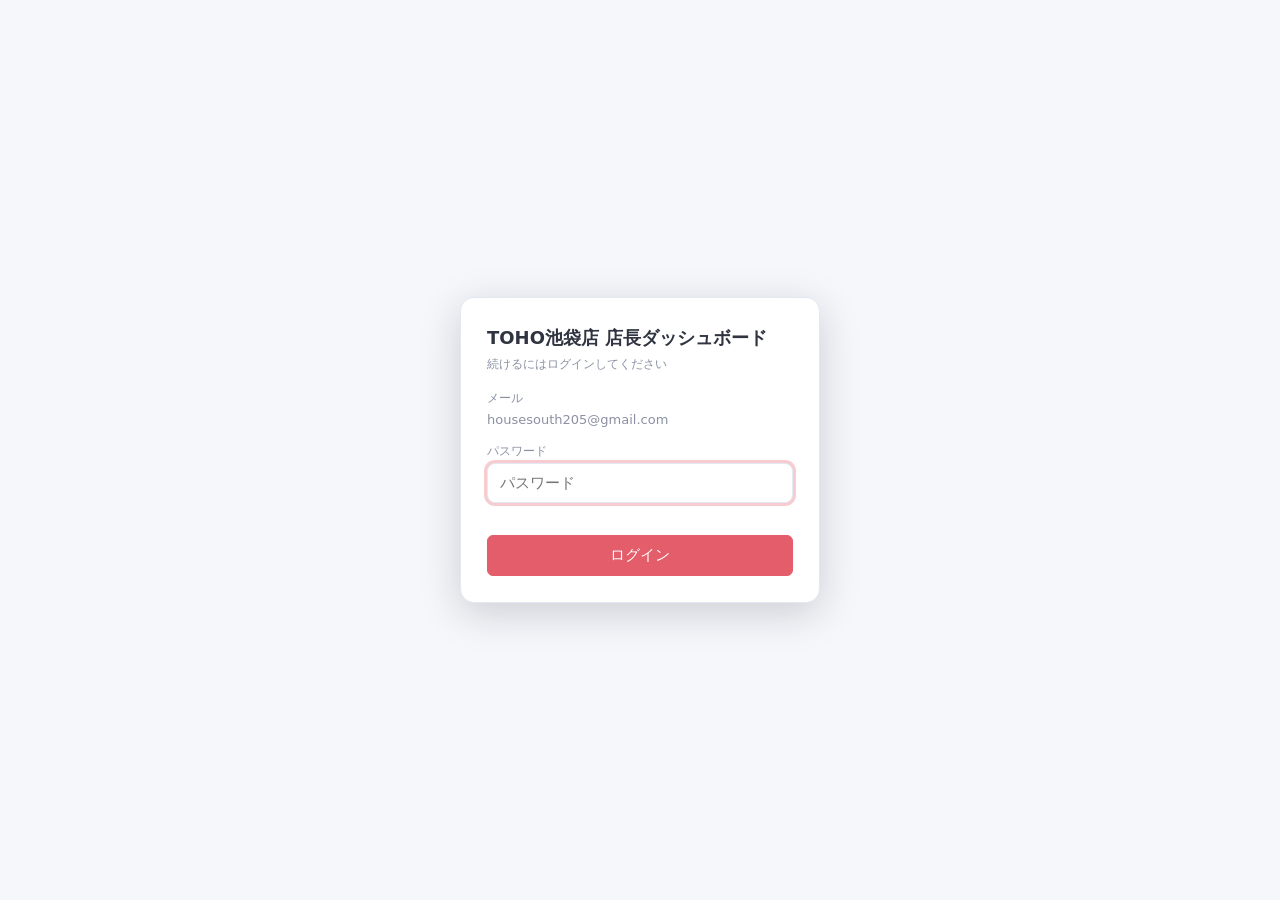
==== index.html @ ea785876 "店長ダッシュボード 初回公開 パチンコ・パチスロ店の店長向け業務ダッシュボード。 予実管理／設定投入シミュレーター／島図／機種分析／出玉率管理。 素のHTML/CSS/JS + Supabase。デー" ====
<!doctype html>
<html lang="ja">
<head>
  <meta charset="utf-8">
  <meta name="viewport" content="width=device-width, initial-scale=1">
  <title>TOHO池袋店 店長ダッシュボード</title>
  <link rel="preconnect" href="https://ohnhtordgdjzdrhaeukz.supabase.co" crossorigin>
  <link rel="stylesheet" href="assets/css/theme.css">
  <link rel="stylesheet" href="assets/css/base.css">
  <link rel="stylesheet" href="assets/css/components.css">
  <link rel="stylesheet" href="assets/css/print.css">
</head>
<body>
  <div id="app">
    <header class="appbar">
      <div class="brand">TOHO池袋店 <b>店長ダッシュボード</b></div>
      <div class="spacer"></div>
      <div class="field">
        <span>年度</span>
        <select id="fySelect"></select>
      </div>
      <div id="saveState" class="savestate">—</div>
    </header>
    <nav class="tabs" id="tabs"></nav>
    <main id="view"></main>
  </div>
  <div id="toasts"></div>
  <div id="printArea"></div>
  <script type="module" src="src/main.js"></script>
</body>
</html>
---- assets/css/theme.css ----
:root {
  /* 白ベース＋パステル */
  --bg: #f5f7fb;
  --panel: #ffffff;
  --panel-2: #eef2fa;
  --panel-3: #f7f9fd;
  --line: #e3e8f2;
  --fg: #2f3440;
  --fg-dim: #8a91a3;

  /* アクセント（やわらかい赤＋パステル各色） */
  --accent: #e35d6a;
  --accent-hi: #ef7480;
  --accent-dim: #f6ccd1;
  --ok: #43b483;
  --warn: #e0a52e;
  --bad: #e35d6a;
  --blue: #6f9fe0;

  --pastel-blue: #dce8fb;
  --pastel-green: #d9f2e6;
  --pastel-yellow: #fbf2d1;
  --pastel-purple: #e9e2f8;
  --pastel-red: #fbe0e3;

  /* ヒート5段階（1pt=淡黄 → 5pt=赤） */
  --heat-1: #fdf6c2;
  --heat-2: #fce588;
  --heat-3: #f9b234;
  --heat-4: #ef6a1c;
  --heat-5: #d62828;

  --shadow: 0 1px 3px rgba(40, 50, 80, .07), 0 1px 2px rgba(40, 50, 80, .04);
  --shadow-lg: 0 10px 30px rgba(40, 50, 80, .15);

  --radius: 10px;
  --gap: 12px;
  --maxw: 1600px;
  --font: "Segoe UI", "Hiragino Kaku Gothic ProN", "Meiryo", system-ui, sans-serif;
}
---- assets/css/base.css ----
* { box-sizing: border-box; }
html, body { height: 100%; }
body {
  margin: 0;
  background: var(--bg);
  color: var(--fg);
  font-family: var(--font);
  font-size: 14px;
  line-height: 1.5;
}
h1, h2, h3 { margin: 0 0 .4em; font-weight: 600; }
a { color: var(--accent-hi); }
button, input, select { font-family: inherit; font-size: inherit; color: inherit; }

#app { display: flex; flex-direction: column; min-height: 100vh; }

/* ---- header ---- */
.appbar {
  display: flex; align-items: center; gap: var(--gap);
  padding: 10px 18px; background: var(--panel); border-bottom: 1px solid var(--line);
  position: sticky; top: 0; z-index: 20; box-shadow: var(--shadow);
}
.appbar .brand { font-weight: 700; letter-spacing: .02em; }
.appbar .brand b { color: var(--accent); }
.appbar .spacer { flex: 1; }
.appbar .field { display: flex; align-items: center; gap: 6px; color: var(--fg-dim); }
.appbar select {
  background: var(--panel-2); border: 1px solid var(--line);
  border-radius: 6px; padding: 4px 8px;
}
.savestate { font-size: 12px; color: var(--fg-dim); min-width: 68px; text-align: right; }
.savestate.saving { color: var(--warn); }
.savestate.saved { color: var(--ok); }

/* ---- tabs ---- */
.tabs { display: flex; gap: 4px; padding: 6px 16px 0; background: var(--panel); border-bottom: 1px solid var(--line); }
.tab {
  appearance: none; background: transparent; border: none; cursor: pointer;
  color: var(--fg-dim); padding: 9px 16px; border-radius: 8px 8px 0 0;
  border-bottom: 2px solid transparent; font-weight: 500;
}
.tab:hover { color: var(--fg); background: var(--panel-2); }
.tab.active { color: var(--accent); border-bottom-color: var(--accent); background: var(--pastel-red); }

/* ---- main ---- */
main { flex: 1; width: 100%; max-width: var(--maxw); margin: 0 auto; padding: 16px; }
.view-title { display: flex; align-items: baseline; gap: 10px; margin-bottom: 14px; }
.view-title small { color: var(--fg-dim); font-weight: 400; }

.placeholder {
  border: 2px dashed var(--line); border-radius: var(--radius);
  padding: 48px; text-align: center; color: var(--fg-dim); background: var(--panel-3);
}

@media (max-width: 1280px) {
  .stack-md { flex-direction: column !important; }
}
---- assets/css/components.css ----
.card {
  background: var(--panel); border: 1px solid var(--line);
  border-radius: var(--radius); padding: 16px; box-shadow: var(--shadow);
}
.row { display: flex; gap: var(--gap); }
.col { display: flex; flex-direction: column; gap: var(--gap); }
.grow { flex: 1; }

.btn {
  appearance: none; cursor: pointer; border: 1px solid var(--line);
  background: var(--panel-2); color: var(--fg);
  padding: 7px 14px; border-radius: 6px;
}
.btn:hover { border-color: var(--fg-dim); }
.btn.primary { background: var(--accent); border-color: var(--accent); color: #fff; }
.btn.primary:hover { background: var(--accent-hi); border-color: var(--accent-hi); }
.btn.ghost { background: transparent; }
.btn.danger { color: var(--bad); border-color: var(--accent-dim); }
.btn.sm { padding: 4px 9px; font-size: 12px; }

input[type=text], input[type=number], input[type=date], select.inp {
  background: var(--panel-3); border: 1px solid var(--line);
  border-radius: 6px; padding: 6px 8px; width: 100%;
}
input:focus, select:focus { outline: none; border-color: var(--accent); box-shadow: 0 0 0 3px var(--accent-dim); }
/* 数値入力の上下スピナーを非表示 */
input[type=number]::-webkit-inner-spin-button,
input[type=number]::-webkit-outer-spin-button { -webkit-appearance: none; margin: 0; }
input[type=number] { -moz-appearance: textfield; appearance: textfield; }
label.lbl { font-size: 12px; color: var(--fg-dim); display: block; margin-bottom: 3px; }

table.grid { width: 100%; border-collapse: collapse; font-size: 13px; }
table.grid th, table.grid td { border: 1px solid var(--line); padding: 7px 9px; text-align: right; }
table.grid th { background: var(--panel-2); color: var(--fg-dim); font-weight: 600; position: sticky; top: 0; }
table.grid td.txt, table.grid th.txt { text-align: left; }
table.grid tbody tr:nth-child(even) td { background: var(--panel-3); }
table.grid tbody tr:hover td { background: var(--pastel-blue); }

.badge { display: inline-block; padding: 2px 10px; border-radius: 999px; font-size: 12px; font-weight: 600; border: 1px solid transparent; }
.badge.s { color: #3f6bb0; background: var(--pastel-blue); }
.badge.p { color: #c14b58; background: var(--pastel-red); }

/* ---- toast ---- */
#toasts { position: fixed; right: 16px; bottom: 16px; display: flex; flex-direction: column; gap: 8px; z-index: 50; }
.toast {
  background: var(--panel); border: 1px solid var(--line); border-left: 3px solid var(--accent);
  border-radius: 8px; padding: 10px 14px; min-width: 220px; box-shadow: var(--shadow-lg);
}
.toast.ok { border-left-color: var(--ok); }
.toast.err { border-left-color: var(--bad); }

/* ---- modal ---- */
.modal-bg {
  position: fixed; inset: 0; background: #000a; display: flex;
  align-items: center; justify-content: center; z-index: 40; padding: 24px;
}
.modal {
  background: var(--panel); border: 1px solid var(--line); border-radius: var(--radius);
  max-width: 720px; width: 100%; max-height: 88vh; overflow: auto; padding: 20px; box-shadow: var(--shadow-lg);
}
.modal h2 { display: flex; align-items: center; }
.modal .close { margin-left: auto; }

.hint { color: var(--fg-dim); font-size: 12px; }
.mono { font-variant-numeric: tabular-nums; }
---- assets/css/print.css ----
@media print {
  /* #app は min-height:100vh を持つので display:none で丸ごと隠す（空白ページ防止） */
  #app, #toasts { display: none !important; }
  body { background: #fff; }
  #printArea { display: block; }
  #printArea, #printArea * { -webkit-print-color-adjust: exact; print-color-adjust: exact; }
  #printArea h3 { margin: 0 0 6px; font-size: 14px; color: #000; }
  #printArea .page-break { break-before: page; }
  #printArea .floor { break-inside: avoid; }
  #printArea table { width: 100%; border-collapse: collapse; font-size: 11px; color: #000; }
  #printArea th, #printArea td { border: 1px solid #999; padding: 3px 5px; }
}
#printArea { display: none; }
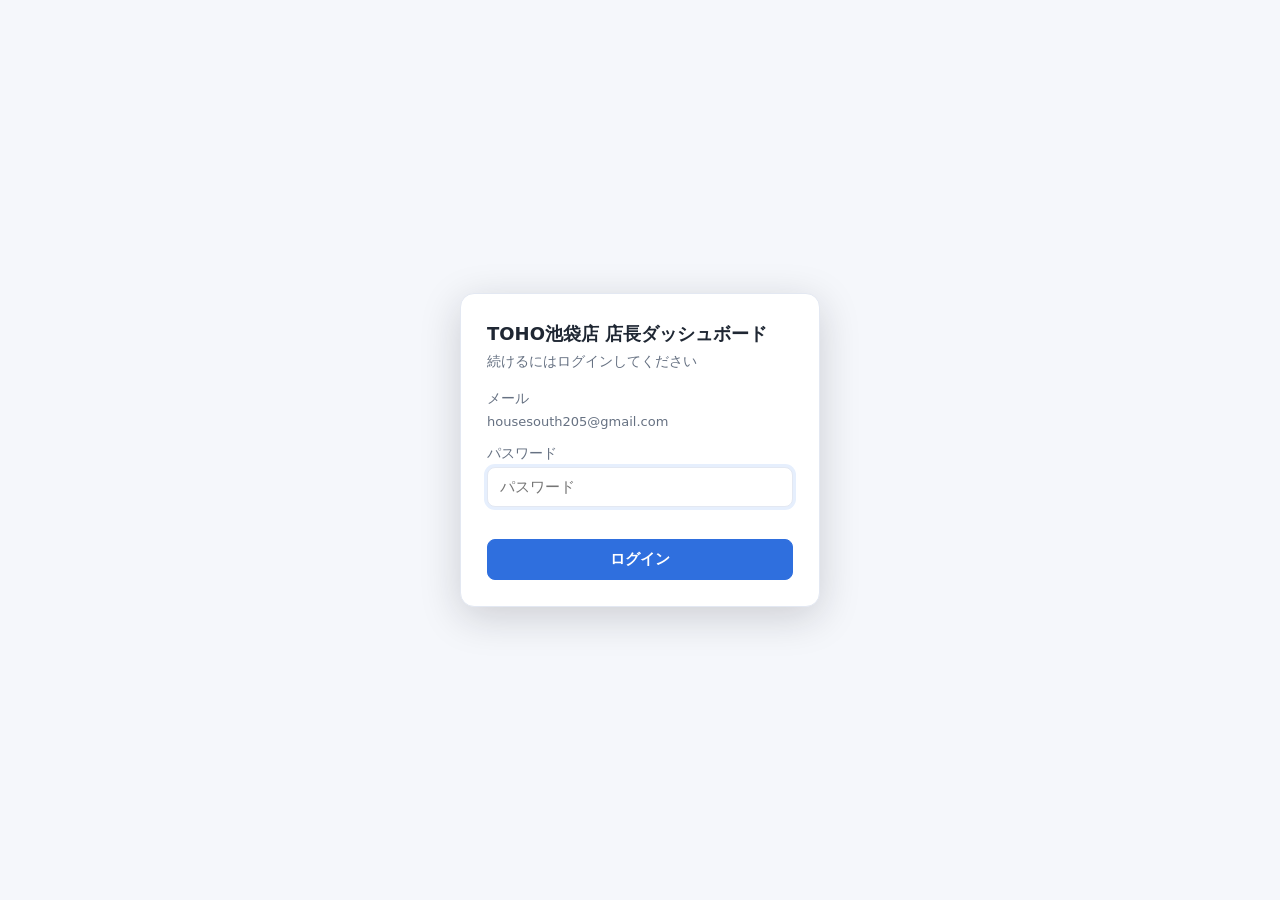
==== commit bda16d2c: "Redesign 予実 on a shared type scale; drop the DQ theme; auto-close import Font sizes were written inl" ====
--- a/index.html
+++ b/index.html
@@ -9,6 +9,8 @@
   <link rel="stylesheet" href="assets/css/base.css">
   <link rel="stylesheet" href="assets/css/components.css">
   <link rel="stylesheet" href="assets/css/print.css">
+  <link rel="stylesheet" href="assets/css/shindai.css">
+  <link rel="stylesheet" href="assets/css/meeting.css">
 </head>
 <body>
   <div id="app">
@@ -27,5 +29,12 @@
   <div id="toasts"></div>
   <div id="printArea"></div>
   <script type="module" src="src/main.js"></script>
+  <script>
+    // 更新が端末のキャッシュに阻まれて届かないのを防ぐ（sw.js がネットワーク優先にする）。
+    // updateViaCache:"none" で sw.js 自身もキャッシュ経由で取らない。
+    if ("serviceWorker" in navigator && location.protocol.startsWith("http")) {
+      addEventListener("load", () => navigator.serviceWorker.register("sw.js", { updateViaCache: "none" }).catch(() => {}));
+    }
+  </script>
 </body>
 </html>
--- a/assets/css/theme.css
+++ b/assets/css/theme.css
@@ -5,14 +5,34 @@
   --panel-2: #eef2fa;
   --panel-3: #f7f9fd;
   --line: #e3e8f2;
-  --fg: #2f3440;
-  --fg-dim: #8a91a3;
+  --fg: #1f2733;
+  /* 補足の文字。以前の #8a91a3 は白地で薄く、小さい字だと読みにくかった */
+  --fg-dim: #667182;
 
-  /* アクセント（やわらかい赤＋パステル各色） */
+  /* 主色（青）。選択中のタブ・主ボタン・入力中の枠はこの色だけを使う */
+  --primary: #2f6fde;
+  --primary-hi: #4a84e8;
+  --primary-bg: #e6effd;
+
+  /* 文字の大きさはこの6つだけを使う（PCで見る前提で大きめ）。
+     画面ごとに px を直書きしていた頃は約20種類あり、タブによって大きさがばらばらだった。
+     例外は島図のマスの中だけ（304台を1画面に収めるため、マスの幅から計算している）。 */
+  --fs-title: 24px;   /* 画面のタイトル */
+  --fs-head: 17px;    /* カード・表の見出し */
+  --fs-body: 16px;    /* 本文・ボタン・入力欄 */
+  --fs-table: 15px;   /* 列の多い表 */
+  --fs-note: 14px;    /* 補足・ラベル */
+  --fs-num: 38px;     /* 要点の数字 */
+  --fs-num-sub: 20px; /* 要点の数字に添える比較（計画比・前年比） */
+
+  /* 赤は「未達・警告・消す操作」だけに使う。選択中や主ボタンに使うと警告と見分けがつかない */
   --accent: #e35d6a;
   --accent-hi: #ef7480;
   --accent-dim: #f6ccd1;
   --ok: #43b483;
+  --ok-fg: #1f7f58; --ok-bg: #e3f5ec;       /* 達成のバッジ（地が淡色のときの文字色） */
+  --warn-fg: #8a6200; --warn-bg: #fbf1d6;
+  --bad-fg: #b3261e; --bad-bg: #fde6e8;
   --warn: #e0a52e;
   --bad: #e35d6a;
   --blue: #6f9fe0;
@@ -29,6 +49,8 @@
   --heat-3: #f9b234;
   --heat-4: #ef6a1c;
   --heat-5: #d62828;
+  --heat-minus: #9fd8ef;  /* マイナス（台粗利の赤字台） */
+  --heat-zero: #ffffff;   /* 0（稼働なし・撤去台） */
 
   --shadow: 0 1px 3px rgba(40, 50, 80, .07), 0 1px 2px rgba(40, 50, 80, .04);
   --shadow-lg: 0 10px 30px rgba(40, 50, 80, .15);
--- a/assets/css/base.css
+++ b/assets/css/base.css
@@ -5,11 +5,15 @@
   background: var(--bg);
   color: var(--fg);
   font-family: var(--font);
-  font-size: 14px;
+  font-size: var(--fs-body);
   line-height: 1.5;
+  /* 金額や率は桁がそろって見えるように、全画面で等幅の数字にする */
+  font-variant-numeric: tabular-nums;
 }
-h1, h2, h3 { margin: 0 0 .4em; font-weight: 600; }
-a { color: var(--accent-hi); }
+h1, h2, h3 { margin: 0 0 .4em; font-weight: 700; }
+h1 { font-size: var(--fs-title); }
+h2, h3 { font-size: var(--fs-head); }
+a { color: var(--primary); }
 button, input, select { font-family: inherit; font-size: inherit; color: inherit; }
 
 #app { display: flex; flex-direction: column; min-height: 100vh; }
@@ -21,31 +25,39 @@
   position: sticky; top: 0; z-index: 20; box-shadow: var(--shadow);
 }
 .appbar .brand { font-weight: 700; letter-spacing: .02em; }
-.appbar .brand b { color: var(--accent); }
+.appbar .brand b { color: var(--primary); }
 .appbar .spacer { flex: 1; }
 .appbar .field { display: flex; align-items: center; gap: 6px; color: var(--fg-dim); }
 .appbar select {
   background: var(--panel-2); border: 1px solid var(--line);
   border-radius: 6px; padding: 4px 8px;
 }
-.savestate { font-size: 12px; color: var(--fg-dim); min-width: 68px; text-align: right; }
+.savestate { font-size: var(--fs-note); color: var(--fg-dim); min-width: 68px; text-align: right; }
 .savestate.saving { color: var(--warn); }
 .savestate.saved { color: var(--ok); }
+.savestate.error { color: var(--bad, #e35d6a); font-weight: 700; }
 
 /* ---- tabs ---- */
-.tabs { display: flex; gap: 4px; padding: 6px 16px 0; background: var(--panel); border-bottom: 1px solid var(--line); }
+.tabs {
+  display: flex; gap: 4px; padding: 6px 16px 0; background: var(--panel); border-bottom: 1px solid var(--line);
+  /* タブは7つ。文字が大きいテーマだと390pxの画面に収まらず、折り返して
+     「予実」が1文字ずつ縦に割れる。折り返さずに横へスクロールさせる。 */
+  overflow-x: auto; scrollbar-width: none;
+}
+.tabs::-webkit-scrollbar { display: none; }
+.tab { flex: 0 0 auto; white-space: nowrap; }
 .tab {
   appearance: none; background: transparent; border: none; cursor: pointer;
   color: var(--fg-dim); padding: 9px 16px; border-radius: 8px 8px 0 0;
-  border-bottom: 2px solid transparent; font-weight: 500;
+  border-bottom: 3px solid transparent; font-weight: 500;
 }
 .tab:hover { color: var(--fg); background: var(--panel-2); }
-.tab.active { color: var(--accent); border-bottom-color: var(--accent); background: var(--pastel-red); }
+.tab.active { color: var(--primary); border-bottom-color: var(--primary); background: var(--primary-bg); font-weight: 700; }
 
 /* ---- main ---- */
 main { flex: 1; width: 100%; max-width: var(--maxw); margin: 0 auto; padding: 16px; }
 .view-title { display: flex; align-items: baseline; gap: 10px; margin-bottom: 14px; }
-.view-title small { color: var(--fg-dim); font-weight: 400; }
+.view-title small { color: var(--fg-dim); font-weight: 400; font-size: var(--fs-note); }
 
 .placeholder {
   border: 2px dashed var(--line); border-radius: var(--radius);
@@ -55,3 +67,15 @@
 @media (max-width: 1280px) {
   .stack-md { flex-direction: column !important; }
 }
+
+/* スマホ幅。見出しの横に説明を並べると、見出しが2〜3文字ごとに縦に割れて
+   「デー/タ取/込」のように読めなくなっていた。見出しは1行に保ち、説明は下へ回す。
+   ヘッダーの「年度」も1文字ずつ縦に割れていたので、選択欄だけを残す（中身に「年度」とある）。 */
+@media (max-width: 700px) {
+  .view-title { flex-wrap: wrap; row-gap: 2px; }
+  .view-title h1 { white-space: nowrap; }
+  .view-title small { flex-basis: 100%; }
+  .appbar { padding: 8px 12px; }
+  .appbar .field > span { display: none; }
+  .appbar .brand { line-height: 1.3; font-size: 13px; }
+}
--- a/assets/css/components.css
+++ b/assets/css/components.css
@@ -8,42 +8,72 @@
 
 .btn {
   appearance: none; cursor: pointer; border: 1px solid var(--line);
-  background: var(--panel-2); color: var(--fg);
-  padding: 7px 14px; border-radius: 6px;
+  background: var(--panel); color: var(--fg);
+  padding: 7px 16px; border-radius: 8px;
 }
 .btn:hover { border-color: var(--fg-dim); }
-.btn.primary { background: var(--accent); border-color: var(--accent); color: #fff; }
-.btn.primary:hover { background: var(--accent-hi); border-color: var(--accent-hi); }
+.btn.primary { background: var(--primary); border-color: var(--primary); color: #fff; font-weight: 700; }
+.btn.primary:hover { background: var(--primary-hi); border-color: var(--primary-hi); }
+/* 選択中（月／年度などの切替）。主ボタンと同じ濃さだと、押す先と今の状態の区別がつかない */
+.btn.on { background: var(--primary-bg); border-color: var(--primary); color: var(--primary); font-weight: 700; }
 .btn.ghost { background: transparent; }
-.btn.danger { color: var(--bad); border-color: var(--accent-dim); }
-.btn.sm { padding: 4px 9px; font-size: 12px; }
+.btn.danger { color: var(--bad-fg); border-color: var(--bad); }
+.btn.sm { padding: 4px 11px; font-size: var(--fs-note); }
 
 input[type=text], input[type=number], input[type=date], select.inp {
   background: var(--panel-3); border: 1px solid var(--line);
   border-radius: 6px; padding: 6px 8px; width: 100%;
 }
-input:focus, select:focus { outline: none; border-color: var(--accent); box-shadow: 0 0 0 3px var(--accent-dim); }
+input:focus, select:focus { outline: none; border-color: var(--primary); box-shadow: 0 0 0 3px var(--primary-bg); }
 /* 数値入力の上下スピナーを非表示 */
 input[type=number]::-webkit-inner-spin-button,
 input[type=number]::-webkit-outer-spin-button { -webkit-appearance: none; margin: 0; }
 input[type=number] { -moz-appearance: textfield; appearance: textfield; }
-label.lbl { font-size: 12px; color: var(--fg-dim); display: block; margin-bottom: 3px; }
-
-table.grid { width: 100%; border-collapse: collapse; font-size: 13px; }
+label.lbl { font-size: var(--fs-note); color: var(--fg-dim); display: block; margin-bottom: 3px; }
+
+table.grid { width: 100%; border-collapse: collapse; font-size: var(--fs-table); }
+table.grid th { font-size: var(--fs-note); }
 table.grid th, table.grid td { border: 1px solid var(--line); padding: 7px 9px; text-align: right; }
 table.grid th { background: var(--panel-2); color: var(--fg-dim); font-weight: 600; position: sticky; top: 0; }
 table.grid td.txt, table.grid th.txt { text-align: left; }
 table.grid tbody tr:nth-child(even) td { background: var(--panel-3); }
 table.grid tbody tr:hover td { background: var(--pastel-blue); }
 
-.badge { display: inline-block; padding: 2px 10px; border-radius: 999px; font-size: 12px; font-weight: 600; border: 1px solid transparent; }
+/* 列の多い表はスマホだと画面幅に収まらない。ページごと横に伸びるとグラフと
+   幅が合わなくなるので、表の中だけ横スクロールさせる。 */
+/* 1文字しか入らない列（日・曜）。table は width:100% なので、指定しないと
+   余った幅が全列に均等に配られ、「日」の1文字だけで100px以上使ってしまう。
+   width:1% と nowrap を組み合わせると中身の幅まで縮む。 */
+table.grid th.col-min, table.grid td.col-min { width: 1%; white-space: nowrap; }
+
+.table-wrap { overflow-x: auto; -webkit-overflow-scrolling: touch; max-width: 100%; }
+/* 狭い画面では表が最小幅まで潰れ、機種名が1文字ずつ折り返されて読めなくなる。
+   本来の幅で組んでから横スクロールさせる（広い画面は今までどおり100%で収める）。 */
+/* スマホの機種分析など、拡大して読む前提の表。余白と見出しを詰めて
+   1行の高さを抑える（既定のままだと行が無駄に高く、1画面に入る台数が減る）。 */
+@media (max-width: 700px) {
+  table.grid.compact th, table.grid.compact td { padding: 3px 5px; }
+  table.grid.compact th { font-size: 12px; }
+}
+
+@media (max-width: 900px) {
+  .table-wrap > table.grid { min-width: max-content; }
+  /* iOSは触るまでスクロールバーが出ないため、右が切れているだけに見えてしまう。
+     常時表示にして「横に動かせる」ことを分かるようにする。 */
+  .table-wrap { scrollbar-width: thin; padding-bottom: 2px; }
+  .table-wrap::-webkit-scrollbar { -webkit-appearance: none; height: 7px; }
+  .table-wrap::-webkit-scrollbar-track { background: var(--panel-2); border-radius: 4px; }
+  .table-wrap::-webkit-scrollbar-thumb { background: var(--fg-dim); border-radius: 4px; }
+}
+
+.badge { display: inline-block; padding: 2px 10px; border-radius: 999px; font-size: var(--fs-note); font-weight: 600; border: 1px solid transparent; }
 .badge.s { color: #3f6bb0; background: var(--pastel-blue); }
 .badge.p { color: #c14b58; background: var(--pastel-red); }
 
 /* ---- toast ---- */
 #toasts { position: fixed; right: 16px; bottom: 16px; display: flex; flex-direction: column; gap: 8px; z-index: 50; }
 .toast {
-  background: var(--panel); border: 1px solid var(--line); border-left: 3px solid var(--accent);
+  background: var(--panel); border: 1px solid var(--line); border-left: 3px solid var(--primary);
   border-radius: 8px; padding: 10px 14px; min-width: 220px; box-shadow: var(--shadow-lg);
 }
 .toast.ok { border-left-color: var(--ok); }
@@ -61,5 +91,127 @@
 .modal h2 { display: flex; align-items: center; }
 .modal .close { margin-left: auto; }
 
-.hint { color: var(--fg-dim); font-size: 12px; }
+.hint { color: var(--fg-dim); font-size: var(--fs-note); }
 .mono { font-variant-numeric: tabular-nums; }
+
+/* 予実のパネル部品。大きさは theme.css の --fs-* だけを使う（画面ごとに直書きしない） */
+.panel-title { font-weight: 700; font-size: var(--fs-head); margin-bottom: 8px; }
+.mini-title { font-weight: 700; font-size: var(--fs-note); margin-bottom: 1px; }
+.kpi-item { flex: 1 1 152px; min-width: 152px; }
+.kpi-item.sm { flex: 1 1 138px; min-width: 138px; }
+.kpi-value { font-size: 24px; font-weight: 700; margin-top: 2px; white-space: nowrap; }
+.kpi-value.sm { font-size: var(--fs-num-sub); }
+.stat-value, .stat-value.lg { font-size: var(--fs-body); }
+.hint.xs { font-size: var(--fs-note); }
+.chart-legend { display: flex; gap: 14px; margin-top: 6px; font-size: var(--fs-note); color: var(--fg-dim); }
+
+/* 予実タブ：グラフどうし・表どうしを左右に並べる（広い画面だけ。狭いと上下に積む） */
+.yj-pair { display: grid; grid-template-columns: minmax(0, 1fr); gap: 12px; margin-top: 12px; align-items: stretch; }
+@media (min-width: 1100px) { .yj-pair { grid-template-columns: minmax(0, 1fr) minmax(0, 1fr); } }
+.yj-pair .col { gap: 6px; }
+.yj-pair h2 { margin: 0; }
+/* 並べた表は余白を詰めて、半分の幅でも横スクロールなしで収める */
+.yj-tables table.grid th, .yj-tables table.grid td { padding: 6px 10px; white-space: nowrap; }
+.yj-tables table.grid th { white-space: normal; line-height: 1.3; }
+.yj-tables .hint { margin: 2px 0 0; }
+
+/* 日別の実績：合計の数字を左に縦並び、グラフを右に（広い画面だけ） */
+.yj-side { display: grid; grid-template-columns: minmax(0, 1fr); gap: 12px; align-items: stretch; }
+@media (min-width: 1100px) { .yj-side { grid-template-columns: minmax(300px, 1fr) minmax(0, 2.4fr); } }
+.yj-totals { display: flex; flex-direction: column; gap: 4px; }
+.yj-total { padding: 6px 8px; border-radius: 6px; }
+.yj-total-v { font-size: var(--fs-num-sub); font-weight: 700; white-space: nowrap; line-height: 1.3; }
+.yj-total-s { display: flex; gap: 10px; font-size: var(--fs-note); white-space: nowrap; }
+
+/* タブ直下の行：左に鮮度表示、右にそのタブの取込ボタン */
+/* 折り返したとき取込ボタンの行が画面の左端に貼りつかないよう、左にも余白を取る */
+.subbar { display: flex; align-items: center; flex-wrap: wrap; gap: 6px; padding: 0 12px 0 0; }
+#quickImport { padding-left: 12px; }
+.subbar-fresh { flex: 1 1 auto; min-width: 0; }
+#quickImport { gap: 6px; align-items: center; flex-wrap: wrap; }
+
+/* 左右に並べた枠は下端をそろえる。片方だけ短いと、下に半端な空きができて雑に見える。
+   列（.col）の中に枠が縦に積まれている場合は、いちばん下の枠を伸ばして高さを合わせる。 */
+.eq-cols { align-items: stretch !important; }
+.eq-cols > .col > :last-child,
+.yj-pair > .col > :last-child,
+.yj-side > .col > :last-child { flex: 1 1 auto; }
+.yj-tables > .col > .table-wrap { flex: 0 0 auto; }
+
+/* 島図・設定：設定ボタンは数字だけの細いボタン、説明文は小さく */
+.sim-setbtn { width: 40px; height: 30px; padding: 0; flex: none; font-size: 15px; line-height: 1; text-align: center; }
+.sim-note { font-size: var(--fs-note); }
+
+/* グラフの見出し・凡例は1行に（折り返すと見出しの帯が2段になって場所を取る） */
+.chart-head { flex-wrap: nowrap !important; }
+.chart-head > .hint { white-space: nowrap; overflow: hidden; text-overflow: ellipsis; min-width: 0; }
+.chart-head .chart-legend { white-space: nowrap; flex: none; }
+/* 日別の実績の合計：見出しは1行 */
+.yj-total-head { display: flex; align-items: baseline; gap: 8px; margin-bottom: 6px; white-space: nowrap; overflow: hidden; }
+.yj-total-head b { font-size: var(--fs-head); flex: none; }
+.yj-total-head .hint { overflow: hidden; text-overflow: ellipsis; min-width: 0; }
+
+/* ---------- 要点の数字（各タブのいちばん上に並べる枠） ---------- */
+/* ラベルは小さく薄く、数字は大きく濃く。比較（計画比・前年比）は数字のすぐ下に、読める大きさで */
+.kpis { display: grid; grid-template-columns: repeat(auto-fit, minmax(270px, 1fr)); gap: 12px; }
+.kpi { padding: 12px 16px; }
+.kpi .kpi-lbl { font-size: var(--fs-note); color: var(--fg-dim); }
+.kpi .kpi-num { font-size: var(--fs-num); font-weight: 700; line-height: 1.15; letter-spacing: -.01em; white-space: nowrap; }
+.kpi .kpi-cmp { display: flex; gap: 6px 18px; flex-wrap: wrap; margin-top: 6px; color: var(--fg-dim); align-items: baseline; }
+.kpi .kpi-cmp b { font-size: var(--fs-num-sub); color: var(--fg); white-space: nowrap; }
+.up { color: #1f9d70 !important; }
+.down { color: #c8323f !important; }
+/* 狭い画面では 38px の金額が枠からはみ出すので一段下げる */
+@media (max-width: 700px) { .kpi .kpi-num { font-size: 28px; } .kpi .kpi-cmp b { font-size: var(--fs-head); } }
+
+/* 達成のバッジ（緑＝100%以上／黄＝90%以上／赤＝未満）。表でも枠でも同じ見た目にする */
+.rate { display: inline-block; min-width: 76px; text-align: center; border-radius: 6px; padding: 2px 10px; font-weight: 700; white-space: nowrap; }
+.rate.ok { background: var(--ok-bg); color: var(--ok-fg); }
+.rate.warn { background: var(--warn-bg); color: var(--warn-fg); }
+.rate.bad { background: var(--bad-bg); color: var(--bad-fg); }
+.rate.none { color: var(--fg-dim); }
+
+/* ---------- 進み具合のバー（店全体で1本。区分を色でつなぐ） ---------- */
+.prog { padding: 14px 16px; }
+.prog-head { display: flex; align-items: center; gap: 12px; flex-wrap: wrap; margin-bottom: 4px; }
+.prog-head h2 { margin: 0; }
+.prog-legend { display: flex; gap: 6px 16px; flex-wrap: wrap; margin-left: auto; font-size: var(--fs-note); color: var(--fg-dim); }
+.prog-legend i { display: inline-block; width: 13px; height: 13px; border-radius: 3px; margin-right: 5px; vertical-align: -1px; }
+.prog-track { position: relative; padding-top: 24px; }
+.prog-bar { display: flex; height: 44px; border-radius: 8px; overflow: hidden; background: #e6ebf3; }
+.prog-bar span { display: flex; align-items: center; justify-content: center; color: #fff; font-size: var(--fs-head); font-weight: 700; white-space: nowrap; overflow: hidden; min-width: 0; }
+.prog-bar span.rest { flex: 1; color: var(--fg-dim); font-weight: 400; }
+.prog-mark { position: absolute; top: 18px; bottom: -6px; width: 3px; background: var(--fg); transform: translateX(-1px); }
+.prog-mark::after { content: attr(data-label); position: absolute; top: -21px; left: 50%; transform: translateX(-50%); font-size: 13px; color: var(--fg-dim); white-space: nowrap; }
+.prog-scale { display: flex; justify-content: space-between; gap: 12px; font-size: var(--fs-note); color: var(--fg-dim); margin-top: 6px; }
+.prog-scale b { color: var(--fg); font-size: 18px; }
+.prog-secs { display: grid; grid-template-columns: repeat(auto-fit, minmax(300px, 1fr)); gap: 10px 12px; margin-top: 12px; }
+.prog-sec { border-left: 5px solid; padding: 2px 0 2px 12px; display: flex; align-items: baseline; gap: 10px; flex-wrap: wrap; }
+.prog-sec .nm { font-weight: 700; font-size: var(--fs-head); min-width: 64px; }
+.prog-sec b { font-size: 24px; white-space: nowrap; }
+.prog-sec .of { color: var(--fg-dim); white-space: nowrap; }
+
+/* ---------- 要約の表（列が少なく、数字を大きく読ませる表） ---------- */
+table.sum { width: 100%; border-collapse: collapse; font-size: 18px; }
+table.sum th { font-size: var(--fs-note); color: var(--fg-dim); font-weight: 600; text-align: right; padding: 8px 16px; border-bottom: 1px solid var(--line); background: var(--panel-3); white-space: nowrap; }
+table.sum td { padding: 9px 16px; text-align: right; border-bottom: 1px solid var(--line); white-space: nowrap; }
+table.sum th:first-child, table.sum td:first-child { text-align: left; }
+table.sum tr.tot td { font-weight: 700; border-top: 2px solid #c9d2df; border-bottom: none; font-size: 19px; }
+/* いちばん見る列（実績粗利）だけ薄く色を敷く。横に長い表で目が迷わないように */
+table.sum .hl { background: #f3faf7; }
+table.sum th.hl { background: #eaf6f0; }
+@media (max-width: 900px) { table.sum { font-size: var(--fs-body); } table.sum th, table.sum td { padding: 7px 10px; } }
+
+/* タイトルの行に操作ボタンを並べる（タイトル左・操作右） */
+.view-head { display: flex; align-items: center; gap: 8px 12px; flex-wrap: wrap; margin-bottom: 14px; }
+.view-head h1 { margin: 0; }
+.view-head .sub { color: var(--fg-dim); font-size: var(--fs-note); }
+.view-head .ops { margin-left: auto; display: flex; gap: 8px; flex-wrap: wrap; align-items: center; }
+.view-head select.inp { width: auto; padding: 7px 10px; border-radius: 8px; background: var(--panel); }
+
+/* スマホ幅では凡例を見出しの下へ回して折り返す。文字を大きくしたぶん、1行に置くと画面からはみ出す */
+@media (max-width: 700px) {
+  .chart-head { flex-wrap: wrap !important; }
+  .chart-head .chart-legend { white-space: normal; flex: 1 1 100%; flex-wrap: wrap; gap: 4px 12px; }
+  .view-head .ops { margin-left: 0; }
+}
--- a/assets/css/shindai.css
+++ b/assets/css/shindai.css
@@ -0,0 +1,101 @@
+/* 新台タブ */
+/* 新台を目立たせる緑の地と、その上の文字。
+   通常テーマの --ok（明るい緑）に白文字だと薄く、ドラクエ風は蛍光緑に白文字で数字が読めなかった。
+   通常は深緑に白、ドラクエ風は蛍光緑に黒にする。 */
+:root { --sd-hl-bg: #1f9d70; --sd-hl-fg: #fff; }
+.sd-bar { display: flex; align-items: center; gap: 6px; flex-wrap: wrap; margin-bottom: 12px; }
+.sd-row { display: flex; align-items: center; gap: 8px; margin-bottom: 10px; flex-wrap: wrap; }
+.sd-wrap { flex-wrap: wrap; gap: 5px; }
+.sd-seg { appearance: none; cursor: pointer; border: 1px solid var(--line); background: var(--panel);
+  color: var(--fg-dim); padding: 6px 14px; border-radius: 999px; font-weight: 600; }
+.sd-seg:hover { color: var(--fg); }
+/* 選択中の地は文字色、文字は地の色で反転させる。#fff 固定だとドラクエ風（文字色が白）で白地に白になる */
+.sd-seg.on { background: var(--fg); border-color: var(--fg); color: var(--panel); }
+.sd-seg.sm { padding: 3px 11px; font-size: 12px; }
+.sd-search { max-width: 320px; }
+.sd-right { margin-left: auto; }
+
+.sd-tt { display: inline-block; white-space: nowrap; font-size: 10.5px; font-weight: 700; padding: 0 7px; border-radius: 999px; margin-right: 6px; vertical-align: 1px; }
+.sd-tt.p { background: var(--pastel-blue); color: #3f6bb0; }
+.sd-tt.s { background: var(--pastel-red); color: #c14b58; }
+.sd-dot { width: 9px; height: 9px; border-radius: 50%; display: inline-block; }
+.sd-dot.p { background: var(--blue); } .sd-dot.s { background: var(--accent); }
+
+.sd-day { background: var(--panel); border: 1px solid var(--line); border-radius: var(--radius); box-shadow: var(--shadow); margin-bottom: 8px; }
+.sd-day > summary { list-style: none; cursor: pointer; padding: 10px 14px; display: flex; align-items: center; gap: 10px; flex-wrap: wrap; user-select: none; }
+.sd-day > summary::-webkit-details-marker { display: none; }
+.sd-day > summary::before { content: "▸"; color: var(--fg-dim); transition: .15s; }
+.sd-day[open] > summary::before { transform: rotate(90deg); }
+.sd-day.quiet > summary { opacity: .6; }
+.sd-date { font-size: 15px; font-weight: 700; }
+.sd-newbadge { background: var(--sd-hl-bg); color: var(--sd-hl-fg); font-size: 12px; font-weight: 700; padding: 1px 10px; border-radius: 999px; }
+.sd-daybody { padding: 0 14px 12px; }
+
+.sd-type { display: flex; align-items: center; gap: 7px; font-weight: 700; margin: 10px 0 4px; }
+.sd-type .hint { font-weight: 400; }
+.sd-mrow { padding: 6px 0; border-bottom: 1px dashed var(--line); }
+.sd-mrow:last-child { border-bottom: 0; }
+.sd-mhd { display: flex; align-items: center; }
+.sd-mhd b { font-weight: 600; }
+.sd-n { margin-left: auto; font-weight: 700; white-space: nowrap; font-variant-numeric: tabular-nums; padding-left: 10px; }
+.sd-n.new { color: var(--ok); } .sd-n.up { color: var(--blue); } .sd-n.rm { color: var(--bad); } .sd-n.mv { color: #8a63c9; }
+.sd-chips { display: flex; flex-wrap: wrap; gap: 4px; margin: 4px 0 0 40px; }
+.sd-chip { font-size: 11.5px; background: var(--panel-2); border-radius: 999px; padding: 1px 9px; }
+.sd-chip b { color: var(--ok); margin-left: 4px; }
+.sd-chip i { font-style: normal; color: var(--fg-dim); margin-left: 4px; }
+
+.sd-chg { margin-top: 10px; border-top: 1px solid var(--line); padding-top: 6px; }
+.sd-chg > summary { list-style: none; cursor: pointer; font-size: 12px; font-weight: 600; color: var(--fg-dim); display: flex; gap: 6px; align-items: center; flex-wrap: wrap; }
+.sd-chg > summary::-webkit-details-marker { display: none; }
+.sd-chg > summary::before { content: "▸"; transition: .15s; }
+.sd-chg[open] > summary::before { transform: rotate(90deg); }
+.sd-chgcat { margin-top: 8px; }
+.sd-tag { font-size: 11px; font-weight: 700; padding: 1px 9px; border-radius: 999px; }
+.sd-tag.up { background: var(--pastel-blue); color: #3f6bb0; }
+.sd-tag.rm { background: var(--pastel-red); color: #c14b58; }
+.sd-tag.mv { background: var(--pastel-purple); color: #6b4aa8; }
+.sd-list { list-style: none; margin: 4px 0 0; padding: 0; }
+.sd-list li { display: flex; gap: 10px; padding: 3px 0; border-bottom: 1px dashed var(--line); font-size: 13px; }
+.sd-list li:last-child { border-bottom: 0; }
+.sd-rate { font-size: 12px; font-weight: 700; color: var(--fg-dim); margin: 8px 0 2px; }
+
+.sd-shophead { margin-bottom: 10px; padding: 10px 14px; }
+.sd-tiles { display: grid; grid-template-columns: repeat(auto-fit, minmax(110px, 1fr)); gap: 8px; margin-bottom: 10px; }
+.sd-tile { background: var(--panel); border: 1px solid var(--line); border-radius: var(--radius); padding: 10px 12px; box-shadow: var(--shadow); color: var(--fg-dim); }
+.sd-tile small { display: block; font-weight: 600; }
+.sd-tile b { font-size: 22px; color: var(--fg); margin-right: 2px; }
+.sd-tile.new { background: var(--sd-hl-bg); border-color: var(--sd-hl-bg); color: var(--sd-hl-fg); }
+.sd-tile.new b { color: var(--sd-hl-fg); font-size: 26px; }
+.sd-tile b.up { color: var(--blue); } .sd-tile b.rm { color: var(--bad); } .sd-tile b.mv { color: #8a63c9; }
+.sd-lineup { display: grid; grid-template-columns: 1fr 1fr; gap: 16px; }
+@media (max-width: 800px) { .sd-lineup { grid-template-columns: 1fr; } .sd-chips { margin-left: 0; } }
+
+.sd-next { background: var(--sd-hl-bg); color: var(--sd-hl-fg); border-radius: var(--radius); padding: 12px 16px; margin-bottom: 14px; }
+.sd-next > div:first-child { display: flex; align-items: center; gap: 10px; margin-bottom: 6px; flex-wrap: wrap; }
+.sd-next b { font-size: 17px; }
+.sd-when { background: var(--sd-hl-fg); color: var(--sd-hl-bg); font-weight: 700; font-size: 12px; padding: 1px 10px; border-radius: 999px; }
+.sd-nrow { background: var(--panel); color: var(--fg); border-radius: 8px; padding: 5px 10px; margin-top: 4px; display: flex; align-items: center; }
+.sd-nrow b { font-size: 13.5px; font-weight: 600; }
+.sd-month { margin: 16px 0 6px; padding-bottom: 4px; border-bottom: 2px solid var(--line); }
+.sd-calday { display: flex; gap: 12px; padding: 6px 0; border-bottom: 1px dashed var(--line); }
+.sd-calday.past { opacity: .6; }
+.sd-calday.next { background: var(--pastel-green); border-radius: 8px; }
+.sd-calcol { width: 80px; flex: none; font-weight: 700; }
+.sd-calcol small { color: var(--fg-dim); margin-left: 3px; }
+.sd-calcol i { display: block; font-style: normal; font-size: 10px; background: var(--panel-2); color: var(--fg-dim); border-radius: 999px; padding: 0 7px; width: fit-content; }
+.sd-calcol i.nx { background: var(--sd-hl-bg); color: var(--sd-hl-fg); }
+
+/* カレンダー：スロットとパチンコを左右の列に分ける */
+.sd-calday { display: grid; grid-template-columns: 80px 1fr 1fr; gap: 12px; }
+.sd-calhead { font-weight: 700; color: var(--fg-dim); border-bottom: 1px solid var(--line); }
+.sd-calcell { min-width: 0; }
+.sd-nlabel { font-size: 12px; font-weight: 700; margin-top: 8px; opacity: .9; }
+@media (max-width: 700px) {
+  .sd-calday { grid-template-columns: 64px 1fr; }
+  .sd-calday .sd-calcell:nth-child(3) { grid-column: 2; }
+  .sd-calhead { display: none; }
+}
+/* パチンコの新台札は控えめに（スロットを主役にする） */
+.sd-newbadge.p { background: transparent; color: var(--fg-dim); border: 1px solid var(--line); }
+/* 日付ブロックの中でスロットとパチンコの間に区切りを入れる */
+.sd-daybody .sd-type ~ .sd-type { border-top: 2px solid var(--line); padding-top: 10px; }
--- a/assets/css/meeting.css
+++ b/assets/css/meeting.css
@@ -0,0 +1,63 @@
+/* 経費タブの月次会議サマリー。会議で配る表と同じ見方（信号色・バー・所見）にそろえる */
+.mt-head { padding: 12px 16px; margin-bottom: 12px; }
+.mt-title { font-size: 17px; font-weight: 700; margin-bottom: 4px; }
+/* 2列にするのは表が横スクロールなしで収まる幅があるときだけ。狭いと1列に積む */
+.mt-grid { display: grid; grid-template-columns: minmax(0, 1fr); gap: 12px; align-items: stretch; margin-bottom: 12px; }
+/* 左右の列の下端をそろえる（いちばん下の枠を伸ばす） */
+.mt-grid > .mt-col > .mt-card:last-child { flex: 1 1 auto; }
+@media (min-width: 1500px) { .mt-grid { grid-template-columns: minmax(0, 1fr) minmax(0, 1fr); } }
+.mt-col { gap: 12px; }
+.mt-card { padding: 10px 12px; margin-bottom: 12px; }
+.mt-col > .mt-card { margin-bottom: 0; }
+.mt-h { font-size: 14.5px; font-weight: 700; margin: 0 0 8px; padding-left: 8px; border-left: 4px solid var(--primary); }
+.mt-sub { font-size: 12.5px; font-weight: 700; color: var(--fg-dim); margin: 8px 0 3px; }
+/* 表は枠の中に収める（横スクロールを出さない）。数字は折り返さず、見出しだけ折り返して幅を詰める */
+table.grid.mt-table th, table.grid.mt-table td { padding: 3px 6px; font-size: 12.5px; }
+table.grid.mt-table td { white-space: nowrap; }
+table.grid.mt-table th { white-space: normal; line-height: 1.3; }
+/* ドラクエ風は表の文字・余白・折り返しを table.grid で決めているので、それより強い指定で上書きする */
+/* 見出しの白帯は12px（ドット文字の原寸）。テーマ側の table.grid.compact th より強い指定で上書きする */
+@media (min-width: 701px) { .mt-card .table-wrap { overflow-x: visible; } }
+/* 所見を2段組みに（節の途中で段が割れないように） */
+.mt-cols2 { columns: 2 440px; column-gap: 28px; }
+.mt-cols2 .mt-notesec { break-inside: avoid; }
+.mt-cols2 .mt-sub:first-child { margin-top: 0; }
+.mt-strong { font-weight: 700; }
+.mt-neg { color: var(--bad); }
+.mt-total td { font-weight: 700; border-top: 2px solid var(--fg-dim); }
+.mt-subtotal td { font-weight: 700; background: var(--panel-2) !important; }
+.mt-group td { font-weight: 700; color: var(--fg-dim); background: var(--panel-2) !important; }
+
+/* 信号色（売上・利益は100%以上＝緑、95〜100%＝黄、95%未満＝赤。経費は逆向き） */
+.mt-ok { color: var(--ok); font-weight: 700; }
+.mt-warn { color: var(--warn); font-weight: 700; }
+.mt-bad { color: var(--bad); font-weight: 700; }
+
+/* 達成バー：縦線が100%（途中経過は「今日」） */
+.mt-barcell { min-width: 44px; width: 64px; }
+.mt-bar { position: relative; height: 10px; background: var(--panel-2); border-radius: 5px; }
+.mt-bar i { position: absolute; left: 0; top: 0; bottom: 0; border-radius: 5px; background: currentColor; }
+.mt-bar b { position: absolute; top: -3px; bottom: -3px; width: 2px; background: var(--fg); }
+.mt-diffbar { height: 9px; }
+.mt-diffbar i { display: block; height: 100%; border-radius: 4px; background: currentColor; }
+
+.mt-badge { font-size: 12px; padding: 1px 10px; border-radius: 999px; border: 1px solid currentColor; }
+.mt-callout { display: flex; flex-wrap: wrap; gap: 6px; align-items: center; font-size: 13px; margin-bottom: 8px; }
+.mt-chip { font-size: 12px; padding: 1px 9px; border-radius: 999px; border: 1px solid currentColor; }
+
+/* 所見・改善案 */
+.mt-notesec + .mt-notesec { margin-top: 4px; }
+.mt-note { display: flex; gap: 8px; align-items: flex-start; padding: 5px 0; border-bottom: 1px dashed var(--line); font-size: 13px; }
+.mt-note:last-child { border-bottom: 0; }
+.mt-view { flex: none; min-width: 52px; text-align: center; font-size: 11.5px; font-weight: 700; padding: 1px 6px; border-radius: 6px; background: var(--panel-2); color: var(--fg-dim); }
+.mt-view.v-sum { background: var(--pastel-red); color: var(--accent); }
+.mt-view.v-owner { background: var(--pastel-blue); color: var(--blue); }
+.mt-view.v-mgr { background: var(--pastel-green); color: var(--ok); }
+.mt-view.v-cust { background: var(--pastel-purple); color: #8a63c9; }
+.mt-view.v-plan { background: var(--pastel-yellow); color: var(--warn); }
+.mt-comment { flex: 1; min-width: 0; line-height: 1.55; }
+.mt-conf { flex: none; width: 22px; text-align: center; font-size: 11.5px; font-weight: 700; border-radius: 6px; border: 1px solid currentColor; }
+.mt-conf.c-A { color: var(--ok); } .mt-conf.c-B { color: var(--blue); } .mt-conf.c-C { color: var(--warn); } .mt-conf.c-D { color: var(--fg-dim); }
+
+.mt-trend > summary { cursor: pointer; margin: 0; }
+.mt-trend[open] > summary { margin-bottom: 10px; }
